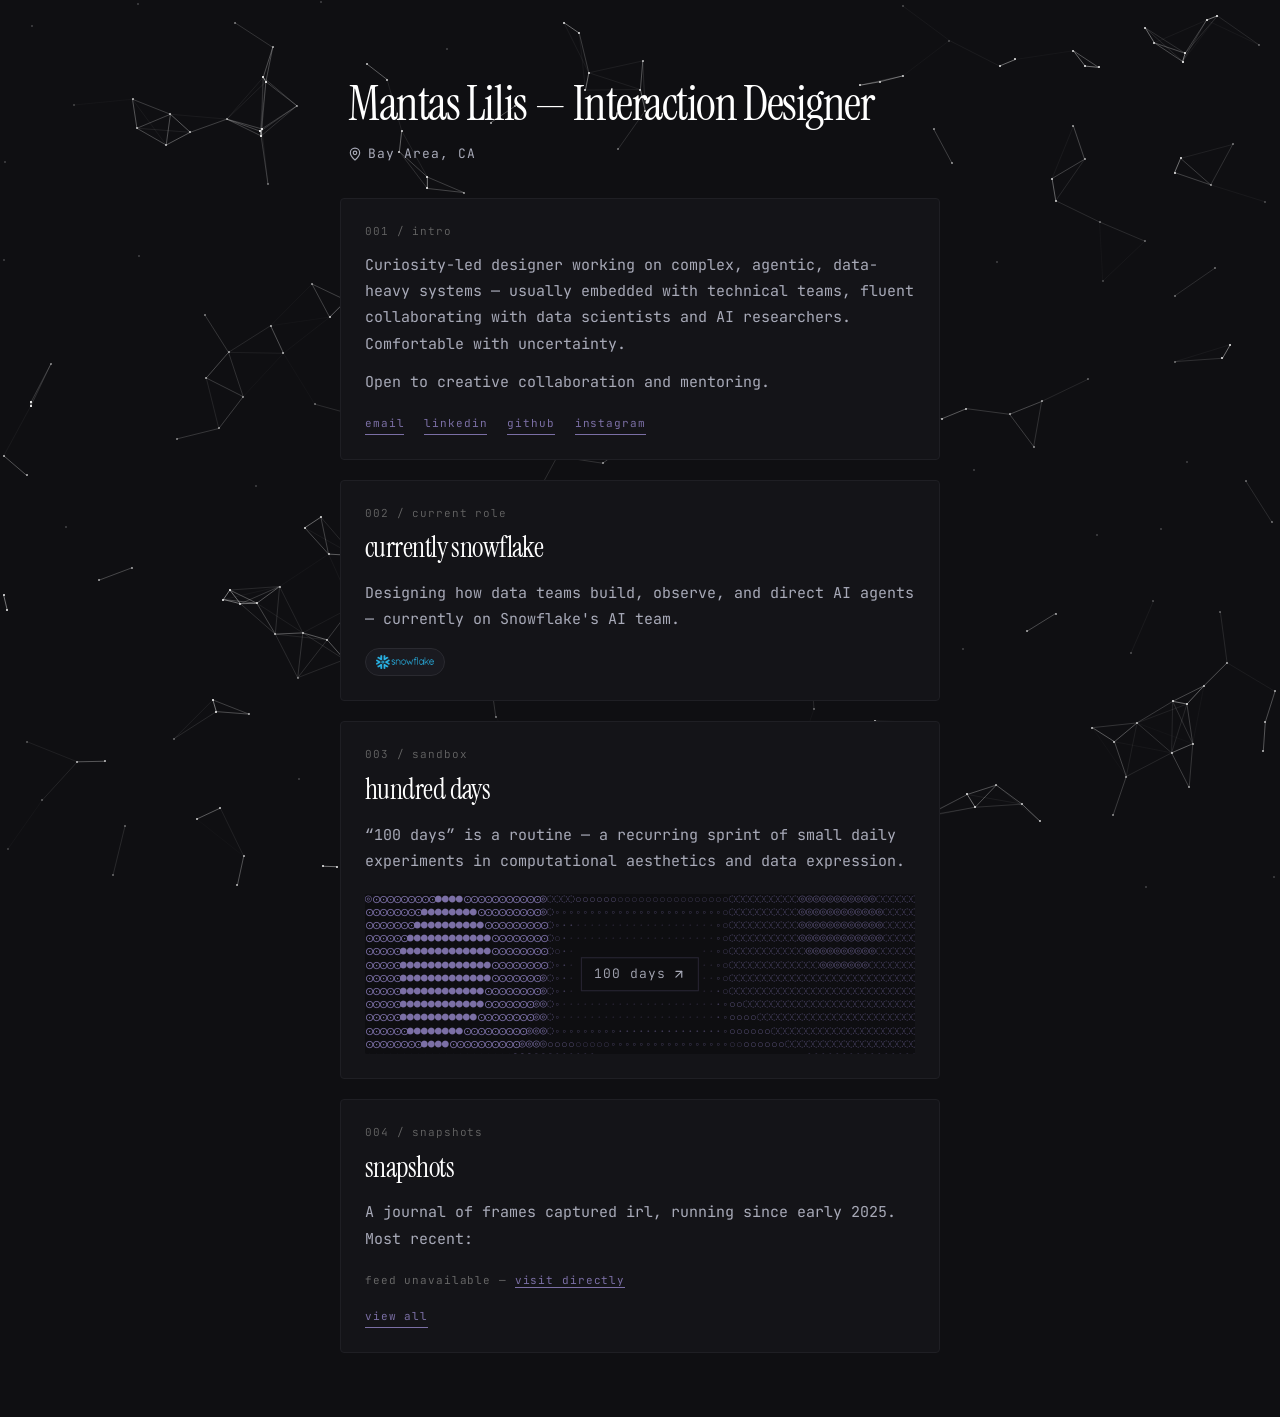
==== index.html @ bdf2c8a5 "Reorganize assets and add README - Move snowflake.png into img/ - Remove career-timeline.md - Add RE" ====
<!doctype html>
<html lang="en">

<head>
  <meta charset="utf-8" />
  <meta name="viewport" content="width=device-width,initial-scale=1,viewport-fit=cover" />
  <title>Mantas Lilis — Interaction Designer</title>
  <link rel="preconnect" href="https://fonts.googleapis.com">
  <link rel="preconnect" href="https://fonts.gstatic.com" crossorigin>
  <link
    href="https://fonts.googleapis.com/css2?family=Instrument+Serif:ital@0;1&family=JetBrains+Mono:wght@300;400;500&display=swap"
    rel="stylesheet">
  <style>
    :root {
      color-scheme: dark;

      --ground-void: #0f0f12;
      --ground-raised: #141418;
      --ground-float: #1a1a20;

      --text-primary: #ffffff;
      --text-default: #f5f5f7;
      --text-secondary: #a8aab8;
      --text-tertiary: #666666;

      --border-subtle: #1f1f24;
      --border-default: #2a2a30;

      --ube-violet: #7b6fa5;
      --ube-lavender: #9d91b0;

      --font-mono: 'JetBrains Mono', 'SF Mono', Monaco, 'Courier New', monospace;
      --font-serif: 'Instrument Serif', Georgia, 'Times New Roman', serif;

      --text-caption: 11px;
      --text-base: 13px;
      --text-body: 15px;
      --text-lead: 20px;

      --leading-base: 1.5;
      --leading-loose: 1.75;
      --tracking-wide: 0.08em;

      --space-2: 8px;
      --space-3: 12px;
      --space-4: 16px;
      --space-5: 20px;
      --space-6: 24px;
      --space-8: 32px;
      --space-10: 40px;
      --space-12: 48px;
      --space-16: 64px;
    }

    * {
      margin: 0;
      padding: 0;
      box-sizing: border-box;
    }

    html,
    body {
      min-height: 100%;
      background: var(--ground-void);
      color: var(--text-default);
      font-family: var(--font-mono);
      font-size: var(--text-base);
      line-height: var(--leading-base);
      -webkit-font-smoothing: antialiased;
    }

    #bg {
      position: fixed;
      inset: 0;
      width: 100vw;
      height: 100vh;
      pointer-events: none;
      image-rendering: pixelated;
    }

    .stack {
      position: relative;
      max-width: 640px;
      margin: 0 auto;
      padding: var(--space-16) var(--space-5);
      display: flex;
      flex-direction: column;
      gap: var(--space-5);
    }

    .card {
      background: var(--ground-raised);
      border: 1px solid var(--border-subtle);
      border-radius: 4px;
      padding: var(--space-6) var(--space-6);
    }

    .card-label {
      font-size: var(--text-caption);
      color: var(--text-tertiary);
      font-weight: 300;
      letter-spacing: var(--tracking-wide);
      text-transform: lowercase;
      margin-bottom: var(--space-3);
    }

    .card-title {
      font-family: var(--font-serif);
      font-size: 28px;
      color: var(--text-primary);
      font-weight: 400;
      letter-spacing: -0.02em;
      line-height: 1.1;
      margin-bottom: var(--space-4);
      text-transform: lowercase;
    }

    .card-body {
      font-size: var(--text-body);
      color: var(--text-secondary);
      line-height: var(--leading-loose);
    }

    .card-body+.card-body {
      margin-top: var(--space-3);
    }

    .masthead {
      padding: var(--space-4) var(--space-2) var(--space-3);
    }

    .masthead-title {
      font-family: var(--font-serif);
      font-size: 48px;
      color: var(--text-primary);
      font-weight: 400;
      letter-spacing: -0.03em;
      line-height: 1;
      margin-bottom: var(--space-4);
    }

    .masthead-location {
      display: inline-flex;
      align-items: center;
      gap: 6px;
      color: var(--text-secondary);
      font-size: var(--text-base);
      letter-spacing: var(--tracking-wide);
    }

    .masthead-location svg {
      width: 14px;
      height: 14px;
      flex-shrink: 0;
    }

    .card-links {
      margin-top: var(--space-5);
      display: flex;
      flex-wrap: wrap;
      gap: var(--space-5);
      font-size: var(--text-caption);
      letter-spacing: var(--tracking-wide);
      text-transform: lowercase;
    }

    .card-links a {
      color: var(--ube-violet);
      text-decoration: none;
      border-bottom: 1px solid var(--ube-violet);
      padding-bottom: 2px;
      transition: color 150ms, border-color 150ms;
    }

    .card-links a:hover {
      color: var(--ube-lavender);
      border-bottom-color: var(--ube-lavender);
    }

    .card-tags {
      margin-top: var(--space-4);
      display: flex;
      flex-wrap: wrap;
      gap: var(--space-2);
    }

    .tag {
      display: inline-flex;
      align-items: center;
      padding: 6px 10px;
      background: var(--ground-float);
      border: 1px solid var(--border-default);
      border-radius: 999px;
      line-height: 0;
    }

    .tag-icon {
      height: 14px;
      width: auto;
      display: block;
    }

    .thumb-strip {
      margin-top: var(--space-5);
      display: grid;
      grid-template-columns: repeat(4, 1fr);
      gap: var(--space-3);
    }

    .thumb {
      display: block;
      text-decoration: none;
      color: inherit;
    }

    .thumb-img,
    .thumb-skeleton {
      width: 100%;
      aspect-ratio: 1 / 1;
      object-fit: cover;
      background: var(--ground-float);
      border-radius: 2px;
      display: block;
    }

    .thumb-img {
      transition: opacity 200ms ease, transform 200ms ease;
    }

    .thumb:hover .thumb-img {
      opacity: 0.78;
      transform: translateY(-1px);
    }

    .thumb-meta {
      margin-top: var(--space-2);
      font-size: 10px;
      color: var(--text-tertiary);
      letter-spacing: var(--tracking-wide);
      text-transform: lowercase;
      line-height: 1.3;
      white-space: nowrap;
      overflow: hidden;
      text-overflow: ellipsis;
    }

    .thumb-fallback {
      grid-column: 1 / -1;
      font-size: var(--text-caption);
      color: var(--text-tertiary);
      letter-spacing: var(--tracking-wide);
      text-transform: lowercase;
    }

    .thumb-fallback a {
      color: var(--ube-violet);
      text-decoration: none;
      border-bottom: 1px solid var(--ube-violet);
    }

    .sandbox-banner {
      margin-top: var(--space-5);
      height: 160px;
      overflow: hidden;
      position: relative;
      border-radius: 2px;
      background: var(--ground-void);
    }

    .sandbox-banner canvas {
      position: absolute;
      inset: 0;
      width: 100%;
      height: 100%;
      display: block;
    }

    .sandbox-banner-label {
      position: absolute;
      top: 50%;
      left: 50%;
      transform: translate(-50%, -50%);
      display: inline-flex;
      align-items: center;
      gap: 6px;
      font-size: var(--text-base);
      font-weight: 300;
      letter-spacing: var(--tracking-wide);
      text-transform: lowercase;
      color: var(--text-secondary);
      background: rgba(15, 15, 18, 0.92);
      padding: 6px 12px;
      border: 1px solid rgba(123, 111, 165, 0.25);
      text-decoration: none;
      white-space: nowrap;
      transition: color 150ms ease, border-color 150ms ease;
    }

    .sandbox-banner-label svg {
      width: 14px;
      height: 14px;
      flex-shrink: 0;
    }

    .sandbox-banner-label:hover {
      color: var(--text-primary);
      border-color: var(--ube-lavender);
    }

    .changelog {
      margin-top: var(--space-5);
      list-style: none;
      display: flex;
      flex-direction: column;
      border-top: 1px solid var(--border-subtle);
    }

    .changelog li {
      border-bottom: 1px solid var(--border-subtle);
    }

    .changelog-row {
      display: flex;
      align-items: baseline;
      gap: var(--space-4);
      padding: var(--space-3) 0;
      text-decoration: none;
      color: var(--text-default);
      font-size: var(--text-base);
      transition: color 150ms ease;
    }

    .changelog-row:hover {
      color: var(--ube-lavender);
    }

    .changelog-num {
      color: var(--text-tertiary);
      font-variant-numeric: tabular-nums;
      width: 3ch;
      flex-shrink: 0;
      letter-spacing: var(--tracking-wide);
    }

    .changelog-name {
      text-transform: lowercase;
      flex: 1;
      overflow: hidden;
      text-overflow: ellipsis;
      white-space: nowrap;
    }

    .changelog-arrow {
      color: var(--text-tertiary);
      opacity: 0;
      transform: translateX(-4px);
      transition: opacity 150ms ease, transform 150ms ease;
    }

    .changelog-row:hover .changelog-arrow {
      opacity: 1;
      transform: translateX(0);
    }

    .changelog-skeleton {
      height: 38px;
      background: var(--ground-float);
      opacity: 0.4;
    }

    .changelog-fallback {
      padding: var(--space-3) 0;
      font-size: var(--text-caption);
      color: var(--text-tertiary);
      letter-spacing: var(--tracking-wide);
      text-transform: lowercase;
    }

    .changelog-fallback a {
      color: var(--ube-violet);
      text-decoration: none;
      border-bottom: 1px solid var(--ube-violet);
    }

    @media (max-width: 480px) {
      .thumb-strip {
        grid-template-columns: repeat(2, 1fr);
      }
    }
  </style>
</head>

<body>
  <canvas id="bg"></canvas>

  <main class="stack">
    <header class="masthead">
      <h1 class="masthead-title">Mantas Lilis — Interaction Designer</h1>
      <div class="masthead-location">
        <svg xmlns="http://www.w3.org/2000/svg" viewBox="0 0 24 24" fill="none" stroke="currentColor" stroke-width="2"
          stroke-linecap="round" stroke-linejoin="round" aria-hidden="true">
          <path
            d="M20 10c0 4.993-5.539 10.193-7.399 11.799a1 1 0 0 1-1.202 0C9.539 20.193 4 14.993 4 10a8 8 0 0 1 16 0" />
          <circle cx="12" cy="10" r="3" />
        </svg>
        <span>Bay Area, CA</span>
      </div>
    </header>

    <article class="card">
      <div class="card-label">001 / intro</div>
      <p class="card-body">
        Curiosity-led designer working on complex, agentic, data-heavy systems &mdash; usually embedded with technical
        teams, fluent collaborating with data scientists and AI researchers. Comfortable with uncertainty.
      </p>
      <p class="card-body">Open to creative collaboration and mentoring.</p>
      <div class="card-links">
        <a href="mailto:mantas.lilis@gmail.com">email</a>
        <a href="https://linkedin.com/in/mantaslilis" rel="me" target="_blank">linkedin</a>
        <a href="https://github.com/mantascc" rel="me" target="_blank">github</a>
        <a href="https://instagram.com/mantascc" rel="me" target="_blank">instagram</a>
      </div>
    </article>

    <article class="card">
      <div class="card-label">002 / current role</div>
      <h2 class="card-title">Currently Snowflake</h2>
      <p class="card-body">Designing how data teams build, observe, and direct AI agents &mdash; currently on
        Snowflake's AI team.</p>
      <div class="card-tags">
        <span class="tag">
          <img class="tag-icon" src="img/snowflake.png" alt="Snowflake" />
        </span>
      </div>
    </article>

    <article class="card">
      <div class="card-label">003 / sandbox</div>
      <h2 class="card-title">Hundred days</h2>
      <p class="card-body">&ldquo;100 days&rdquo; is a routine &mdash; a recurring sprint of small daily experiments in
        computational aesthetics and data expression.</p>
      <div class="sandbox-banner">
        <canvas id="sandbox-field" aria-hidden="true"></canvas>
        <a class="sandbox-banner-label" href="https://mantascc.github.io/100days/" target="_blank" rel="noopener">
          <span>100 days</span>
          <svg xmlns="http://www.w3.org/2000/svg" viewBox="0 0 24 24" fill="none" stroke="currentColor" stroke-width="2"
            stroke-linecap="round" stroke-linejoin="round" aria-hidden="true">
            <path d="M7 7h10v10" />
            <path d="M7 17 17 7" />
          </svg>
        </a>
      </div>
    </article>

    <article class="card">
      <div class="card-label">004 / snapshots</div>
      <h2 class="card-title">snapshots</h2>
      <p class="card-body">A journal of frames captured irl, running since early 2025. Most recent:</p>
      <div class="thumb-strip" id="thumb-strip" aria-label="recent snapshots">
        <div class="thumb-skeleton"></div>
        <div class="thumb-skeleton"></div>
        <div class="thumb-skeleton"></div>
        <div class="thumb-skeleton"></div>
      </div>
      <div class="card-links">
        <a href="https://mantascc.github.io/snapshots/" target="_blank" rel="noopener">view all</a>
      </div>
    </article>
  </main>

  <script>
    (function startSandboxField() {
      const canvas = document.getElementById('sandbox-field');
      if (!canvas) return;

      const GLYPHS = [' ', '·', '∙', '∘', '○', '◌', '◎', '⊙', '●'];
      const N = GLYPHS.length - 1;
      const COLOR = '#7b6fa5';
      const fn = (x, y, t) =>
        (Math.sin(x * 0.1 + t) + Math.cos(y * 0.12 - t * 0.7) + Math.sin((x + y) * 0.05 + t * 0.5) + 3) / 6;

      class Field {
        constructor(cv) {
          this.cv = cv;
          this.ctx = cv.getContext('2d');
          this.frame = 0;
          this.lastT = 0;
          this.fps = 1000 / 20;
          this.fontSize = 11;
          this._box = null;
          this.resize();

          const r = parseInt(COLOR.slice(1, 3), 16);
          const g = parseInt(COLOR.slice(3, 5), 16);
          const b = parseInt(COLOR.slice(5, 7), 16);
          this.rgb = `${r},${g},${b}`;

          window.addEventListener('resize', () => {
            this.resize();
            this._measureBox();
          });
        }

        resize() {
          const parent = this.cv.parentElement;
          this.cv.width = parent.clientWidth;
          this.cv.height = parent.clientHeight;
          this.ctx.font = `300 ${this.fontSize}px "JetBrains Mono", monospace`;
          this.charW = this.ctx.measureText('·').width;
          this.charH = this.fontSize * 1.2;
          this.cols = Math.ceil(this.cv.width / this.charW) + 1;
          this.rows = Math.ceil(this.cv.height / this.charH) + 1;
          this._vals = new Float32Array(this.cols * this.rows);
          this._evals = new Float32Array(this.cols * this.rows);
        }

        _measureBox() {
          const label = this.cv.parentElement.querySelector('.sandbox-banner-label');
          if (!label) { this._box = null; return; }
          const cv = this.cv.getBoundingClientRect();
          const lb = label.getBoundingClientRect();
          this._box = {
            c0: Math.floor((lb.left - cv.left) / this.charW),
            c1: Math.ceil((lb.right - cv.left) / this.charW),
            r0: Math.floor((lb.top - cv.top) / this.charH),
            r1: Math.ceil((lb.bottom - cv.top) / this.charH),
          };
        }

        start() {
          requestAnimationFrame(() => {
            this._measureBox();
            const tick = (t) => {
              if (t - this.lastT > this.fps) {
                this.render();
                this.lastT = t;
                this.frame++;
              }
              requestAnimationFrame(tick);
            };
            requestAnimationFrame(tick);
          });
        }

        render() {
          const ctx = this.ctx;
          const t = this.frame * 0.025;
          const vals = this._vals;
          const evals = this._evals;
          const box = this._box;

          ctx.fillStyle = 'rgba(15,15,18,0.18)';
          ctx.fillRect(0, 0, this.cv.width, this.cv.height);

          ctx.font = `300 ${this.fontSize}px "JetBrains Mono", monospace`;
          ctx.textBaseline = 'top';

          for (let row = 0; row < this.rows; row++) {
            for (let col = 0; col < this.cols; col++) {
              vals[row * this.cols + col] = Math.max(0, Math.min(1, fn(col, row, t)));
            }
          }

          for (let row = 0; row < this.rows; row++) {
            for (let col = 0; col < this.cols; col++) {
              const idx = row * this.cols + col;
              if (box && row >= box.r0 && row < box.r1 && col >= box.c0 && col < box.c1) {
                evals[idx] = -1; continue;
              }
              if (box) {
                const dx = col < box.c0 ? box.c0 - col : col >= box.c1 ? col - box.c1 + 1 : 0;
                const dy = row < box.r0 ? box.r0 - row : row >= box.r1 ? row - box.r1 + 1 : 0;
                const dist = Math.max(dx, dy);
                if (dist > 0 && dist <= 5) {
                  evals[idx] = Math.max(0, 1 - (dist - 1) / 4);
                  continue;
                }
              }
              evals[idx] = 0;
            }
          }

          const ALPHAS = [0.2, 0.45, 0.7, 1.0];
          ctx.fillStyle = `rgb(${this.rgb})`;
          for (let p = 0; p < 4; p++) {
            const vMin = p * 0.25;
            const vMax = vMin + 0.25;
            ctx.globalAlpha = ALPHAS[p];
            for (let row = 0; row < this.rows; row++) {
              for (let col = 0; col < this.cols; col++) {
                const idx = row * this.cols + col;
                const prox = evals[idx];
                if (prox < 0) continue;
                const v = vals[idx];
                const dv = v * (1 - prox * 0.88);
                if (dv < vMin || dv >= vMax) continue;
                const glyph = GLYPHS[Math.round(dv * N)];
                if (glyph === ' ') continue;
                ctx.fillText(glyph, col * this.charW, row * this.charH);
              }
            }
          }
          ctx.globalAlpha = 1;
        }
      }

      const init = () => requestAnimationFrame(() => new Field(canvas).start());
      if (document.fonts && document.fonts.ready) {
        document.fonts.ready.then(init);
      } else {
        init();
      }
    })();

    (async function loadSnapshots() {
      const strip = document.getElementById('thumb-strip');
      const COUNT = 4;
      const SRC = 'https://raw.githubusercontent.com/mantascc/snapshots/main/images.json';
      const IMG_BASE = 'https://raw.githubusercontent.com/mantascc/snapshots/main/images/';
      const SITE = 'https://mantascc.github.io/snapshots/';

      const parseEntry = (item) => {
        const raw = (item.date || '').toString().trim();
        let d = null, hasMonth = false;
        if (/^\d{4}-\d{2}-\d{2}$/.test(raw)) {
          d = new Date(raw + 'T00:00:00Z'); hasMonth = true;
        } else if (/^\d{4}-\d{2}$/.test(raw)) {
          d = new Date(raw + '-01T00:00:00Z'); hasMonth = true;
        } else if (/^\d{4}$/.test(raw)) {
          d = new Date(raw + '-12-31T00:00:00Z'); hasMonth = false;
        }
        return { ...item, _d: d, _hasMonth: hasMonth };
      };

      const renderThumb = (item) => {
        let dateStr = '';
        if (item._d) {
          const month = item._hasMonth
            ? item._d.toLocaleString('en', { month: 'short' }).toLowerCase()
            : '';
          const year = "'" + String(item._d.getUTCFullYear()).slice(2);
          dateStr = month ? `${month} ${year}` : year;
        }
        const locRaw = (item.originalLocation || item.title || '').toString();
        const loc = locRaw.split(',')[0].trim().toLowerCase();
        const caption = [dateStr, loc].filter(Boolean).join(' · ');
        const safeFile = encodeURIComponent(item.file).replace(/%2F/g, '/');
        const alt = (item.title || item.originalLocation || 'snapshot').replace(/"/g, '&quot;');
        return `
          <a class="thumb" href="${SITE}" target="_blank" rel="noopener">
            <img class="thumb-img" src="${IMG_BASE}${safeFile}" alt="${alt}" loading="lazy" decoding="async" />
            <div class="thumb-meta">${caption}</div>
          </a>
        `;
      };

      try {
        const res = await fetch(SRC);
        if (!res.ok) throw new Error(res.statusText);
        const data = await res.json();
        const recent = data.slice(-COUNT).reverse().map(parseEntry);

        if (!recent.length) throw new Error('no entries');
        strip.innerHTML = recent.map(renderThumb).join('');
      } catch (err) {
        strip.innerHTML = `<div class="thumb-fallback">feed unavailable — <a href="${SITE}" target="_blank" rel="noopener">visit directly</a></div>`;
      }
    })();
  </script>

  <script src="background.js"></script>
</body>

</html>
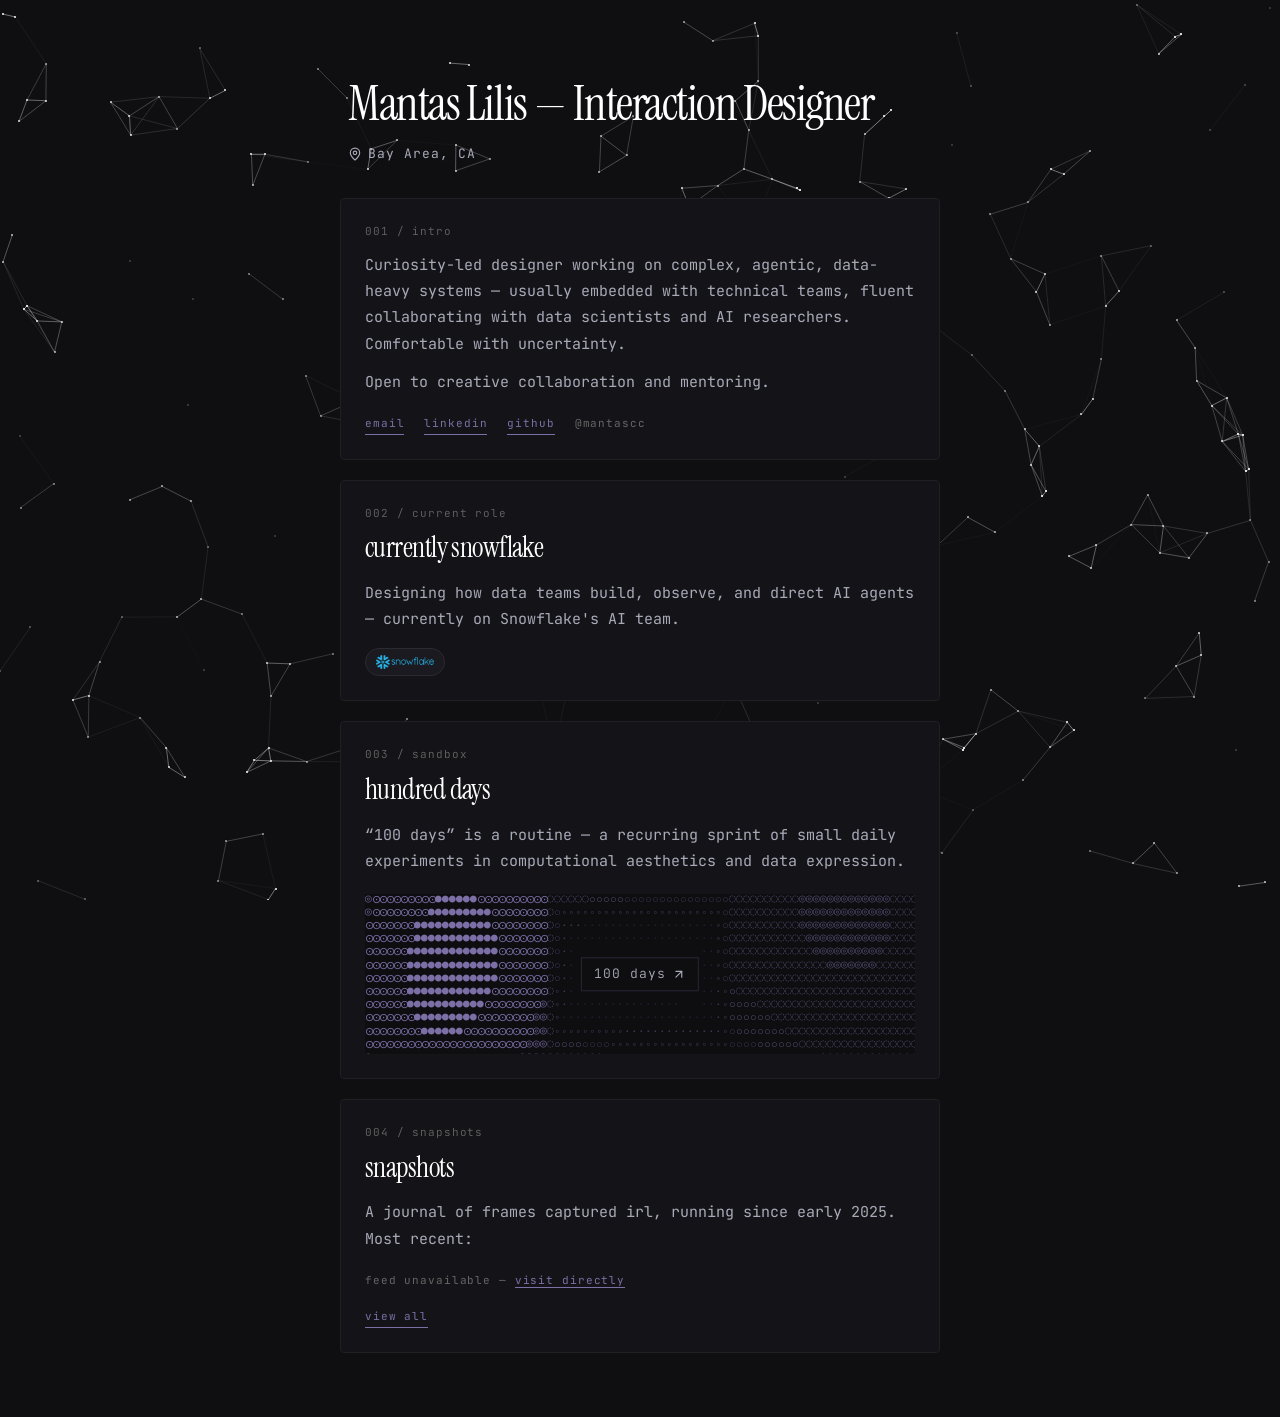
==== commit 2f493b28: "Replace Instagram link with non-clickable @mantascc handle Co-Authored-By: Claude Opus 4.7 <noreply@" ====
--- a/index.html
+++ b/index.html
@@ -175,6 +175,10 @@
     .card-links a:hover {
       color: var(--ube-lavender);
       border-bottom-color: var(--ube-lavender);
+    }
+
+    .card-links-handle {
+      color: var(--text-tertiary);
     }
 
     .card-tags {
@@ -418,7 +422,7 @@
         <a href="mailto:mantas.lilis@gmail.com">email</a>
         <a href="https://linkedin.com/in/mantaslilis" rel="me" target="_blank">linkedin</a>
         <a href="https://github.com/mantascc" rel="me" target="_blank">github</a>
-        <a href="https://instagram.com/mantascc" rel="me" target="_blank">instagram</a>
+        <span class="card-links-handle">@mantascc</span>
       </div>
     </article>
 
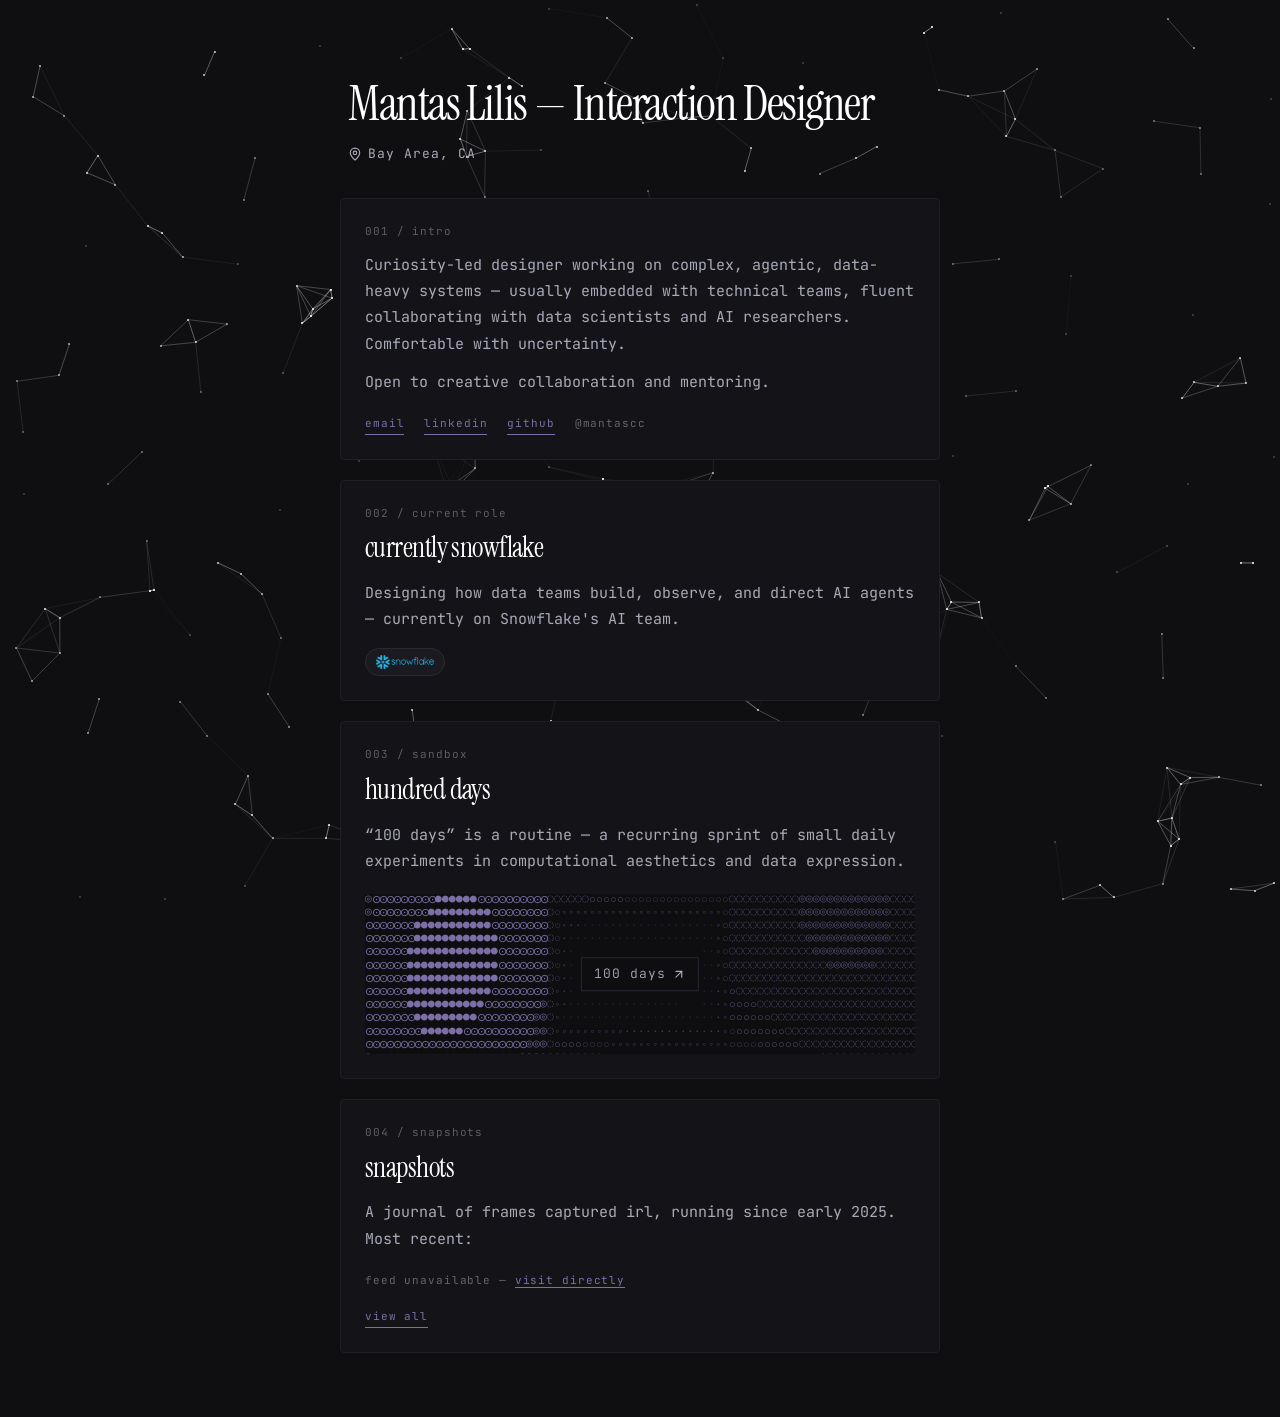
==== commit 2921d904: "Fix thumb strip column blowout from intrinsic image size repeat(4, 1fr) expands to minmax(auto, 1fr)" ====
--- a/index.html
+++ b/index.html
@@ -207,7 +207,7 @@
     .thumb-strip {
       margin-top: var(--space-5);
       display: grid;
-      grid-template-columns: repeat(4, 1fr);
+      grid-template-columns: repeat(4, minmax(0, 1fr));
       gap: var(--space-3);
     }
 
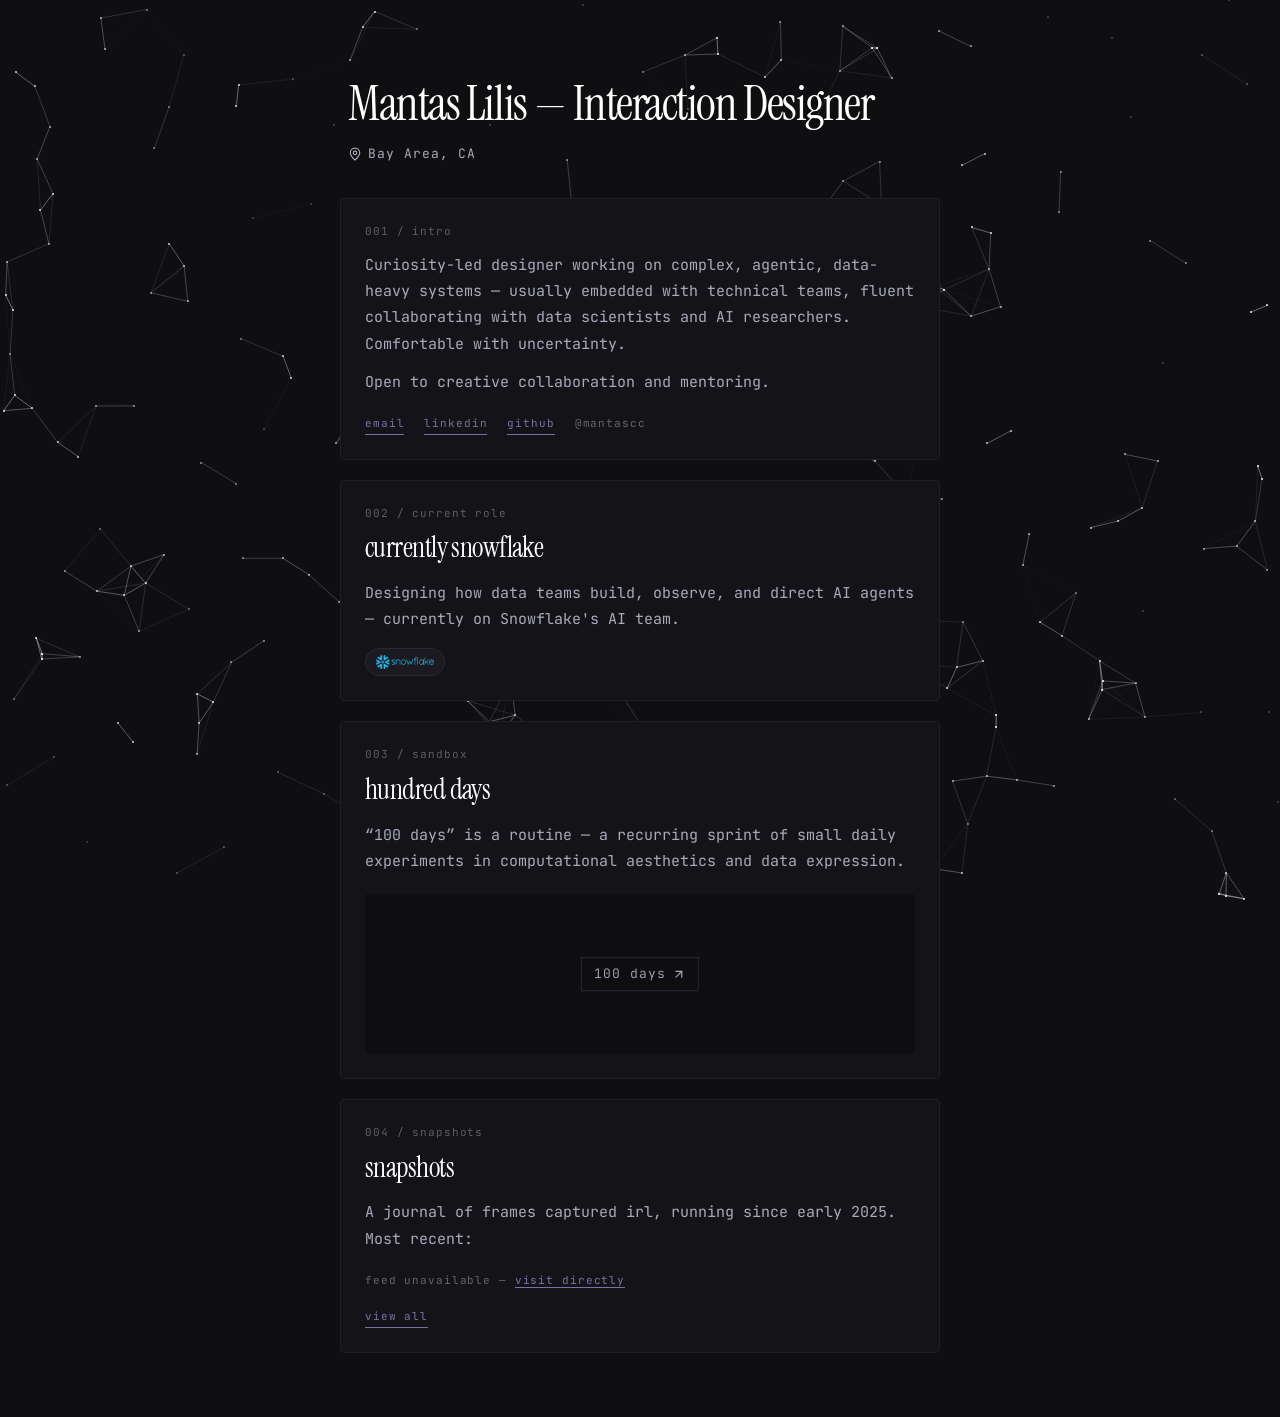
==== commit bfd02a03: "Apply minmax(0, 1fr) to mobile thumb strip too Same intrinsic-image blowout was happening at <=480px" ====
--- a/index.html
+++ b/index.html
@@ -388,7 +388,7 @@
 
     @media (max-width: 480px) {
       .thumb-strip {
-        grid-template-columns: repeat(2, 1fr);
+        grid-template-columns: repeat(2, minmax(0, 1fr));
       }
     }
   </style>
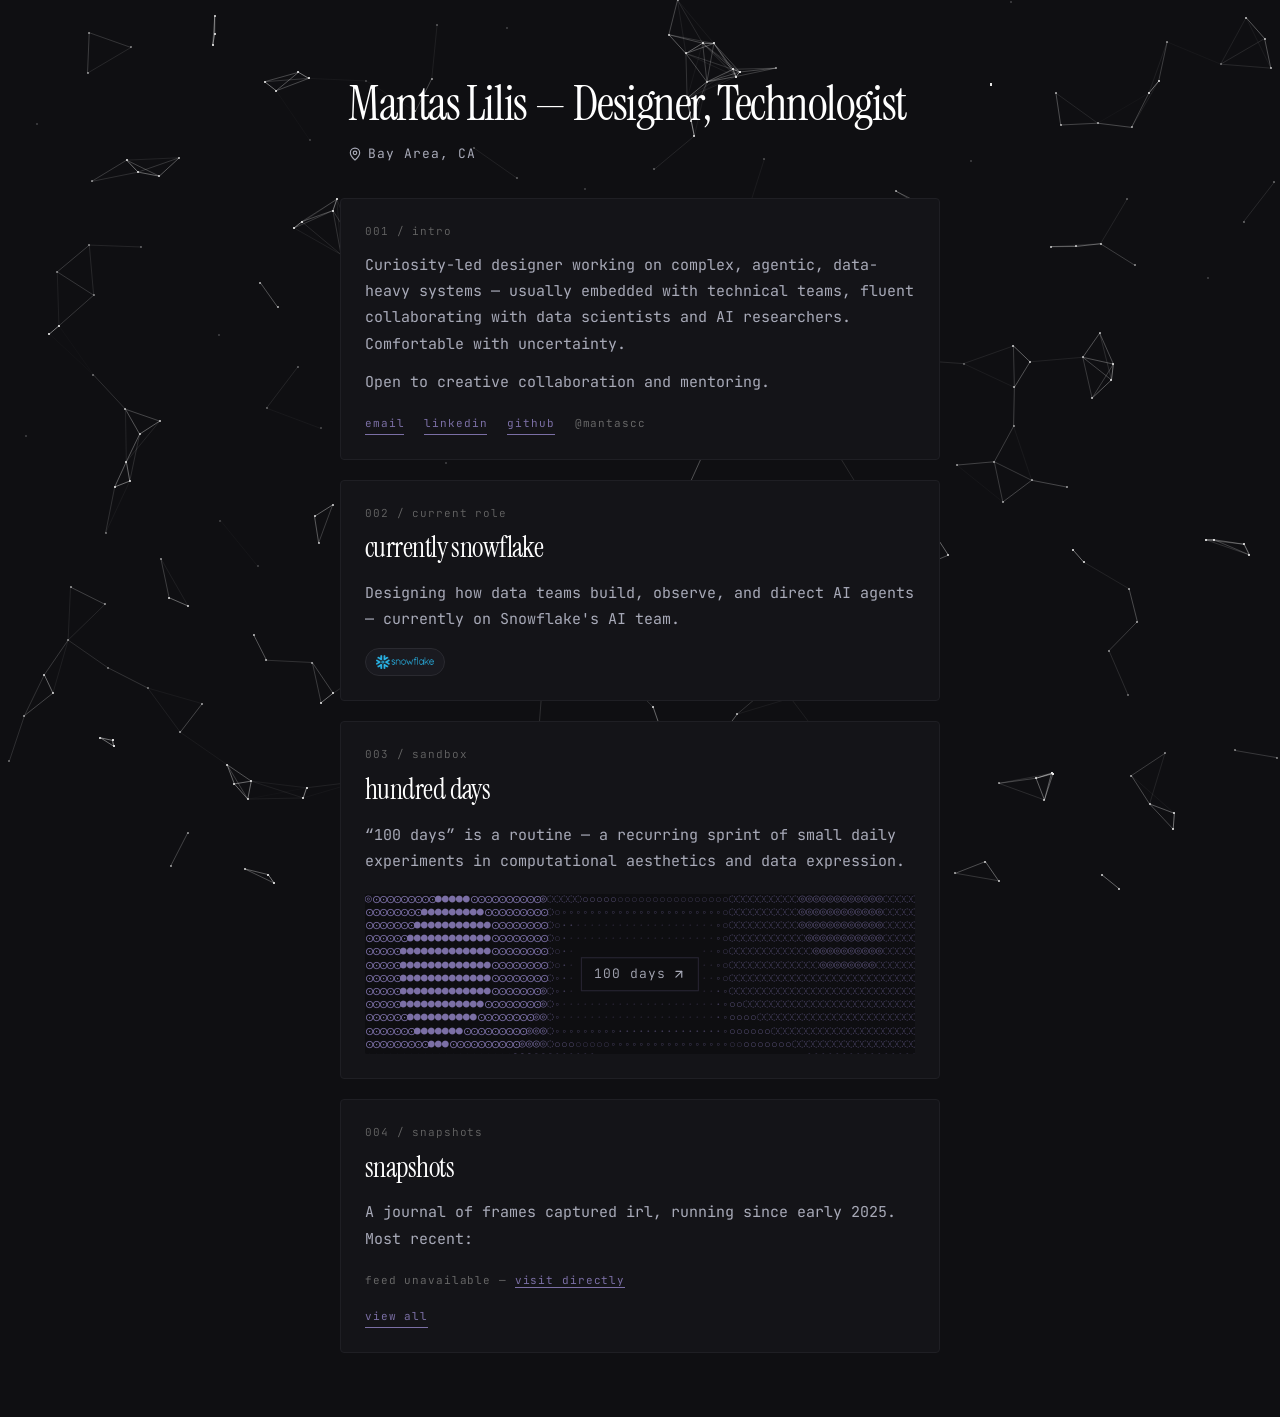
==== commit 3f1d5b15: "Update role title to Designer, Technologist" ====
--- a/index.html
+++ b/index.html
@@ -4,7 +4,7 @@
 <head>
   <meta charset="utf-8" />
   <meta name="viewport" content="width=device-width,initial-scale=1,viewport-fit=cover" />
-  <title>Mantas Lilis — Interaction Designer</title>
+  <title>Mantas Lilis — Designer, Technologist</title>
   <link rel="preconnect" href="https://fonts.googleapis.com">
   <link rel="preconnect" href="https://fonts.gstatic.com" crossorigin>
   <link
@@ -399,7 +399,7 @@
 
   <main class="stack">
     <header class="masthead">
-      <h1 class="masthead-title">Mantas Lilis — Interaction Designer</h1>
+      <h1 class="masthead-title">Mantas Lilis — Designer, Technologist</h1>
       <div class="masthead-location">
         <svg xmlns="http://www.w3.org/2000/svg" viewBox="0 0 24 24" fill="none" stroke="currentColor" stroke-width="2"
           stroke-linecap="round" stroke-linejoin="round" aria-hidden="true">
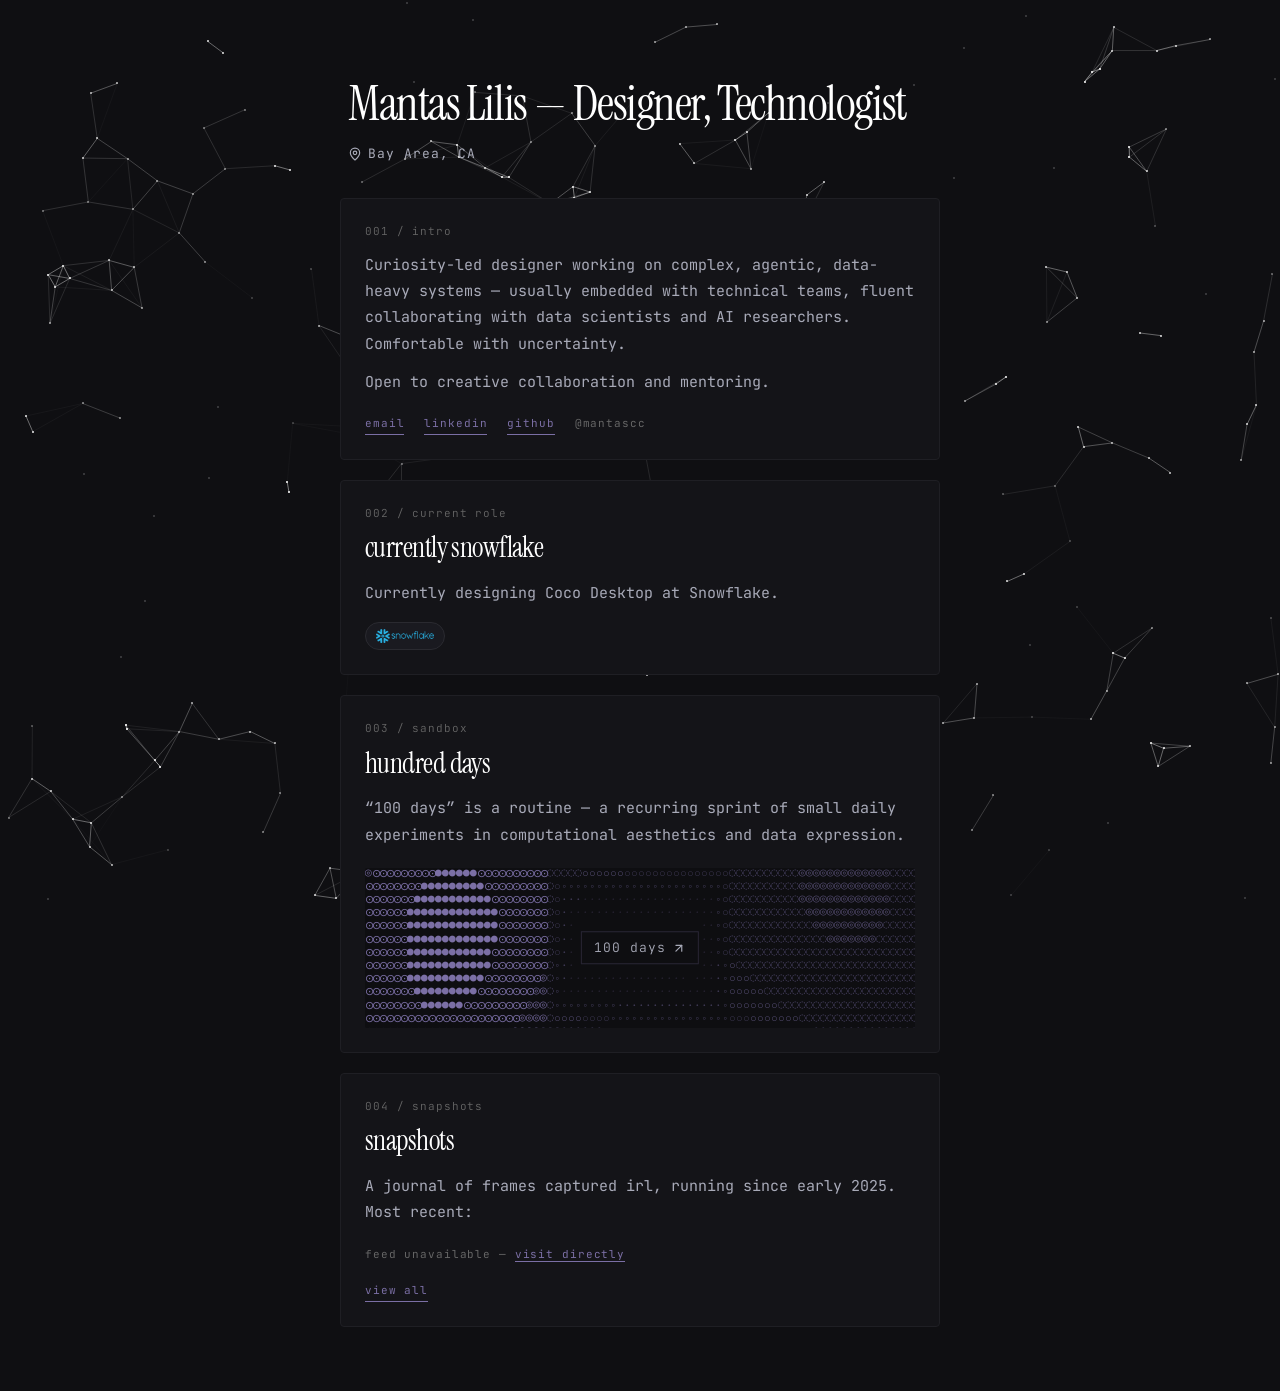
==== commit 05f57a2c: "Update current role to Coco Desktop" ====
--- a/index.html
+++ b/index.html
@@ -429,8 +429,7 @@
     <article class="card">
       <div class="card-label">002 / current role</div>
       <h2 class="card-title">Currently Snowflake</h2>
-      <p class="card-body">Designing how data teams build, observe, and direct AI agents &mdash; currently on
-        Snowflake's AI team.</p>
+      <p class="card-body">Currently designing Coco Desktop at Snowflake.</p>
       <div class="card-tags">
         <span class="tag">
           <img class="tag-icon" src="img/snowflake.png" alt="Snowflake" />
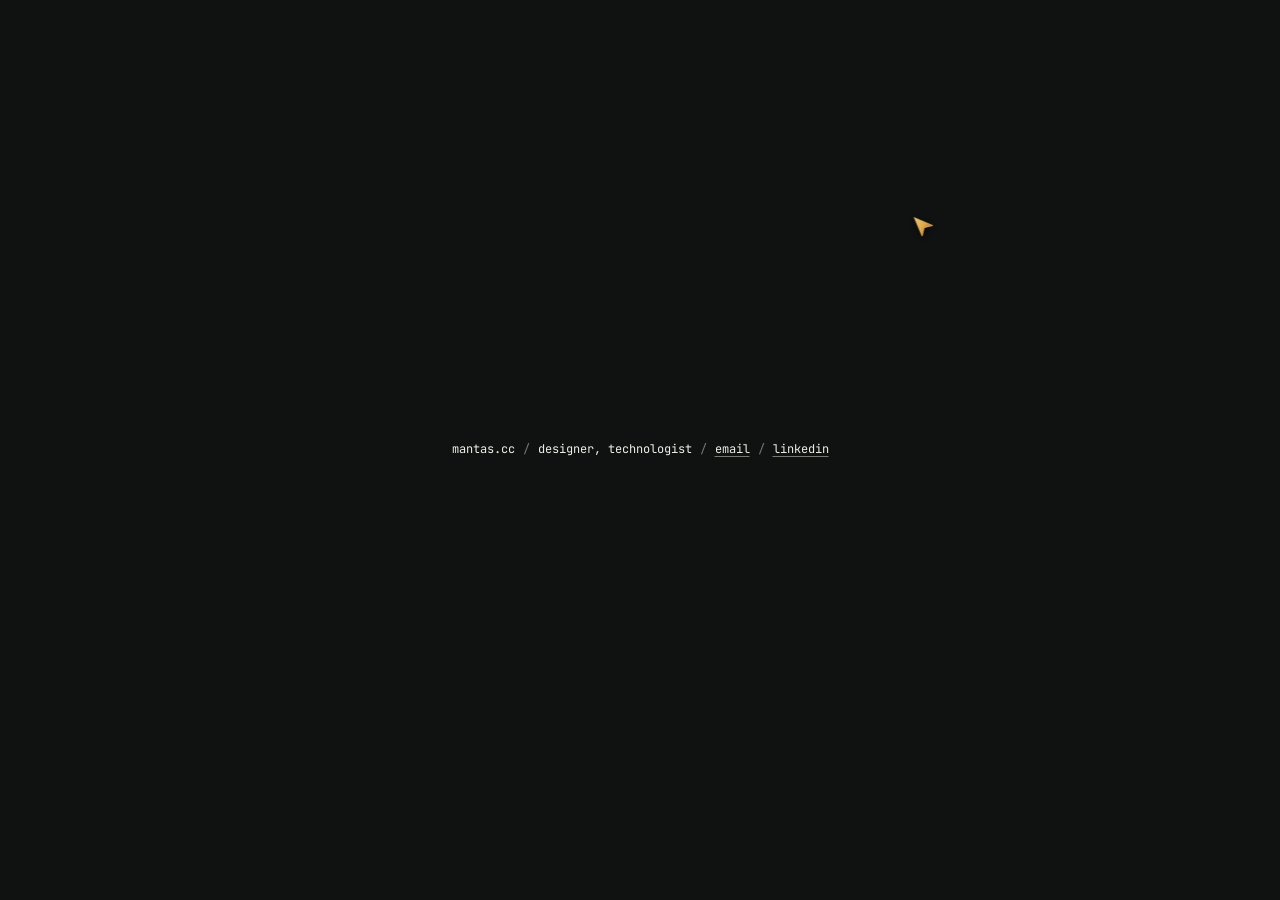
==== commit c1a4f209: "Replace homepage with minimal contact page and wandering cursor" ====
--- a/index.html
+++ b/index.html
@@ -1,677 +1,50 @@
 <!doctype html>
 <html lang="en">
-
 <head>
-  <meta charset="utf-8" />
-  <meta name="viewport" content="width=device-width,initial-scale=1,viewport-fit=cover" />
-  <title>Mantas Lilis — Designer, Technologist</title>
+  <meta charset="utf-8">
+  <meta name="viewport" content="width=device-width, initial-scale=1">
+  <meta name="description" content="Mantas — designer, technologist.">
+  <title>mantas.cc</title>
   <link rel="preconnect" href="https://fonts.googleapis.com">
   <link rel="preconnect" href="https://fonts.gstatic.com" crossorigin>
-  <link
-    href="https://fonts.googleapis.com/css2?family=Instrument+Serif:ital@0;1&family=JetBrains+Mono:wght@300;400;500&display=swap"
-    rel="stylesheet">
+  <link href="https://fonts.googleapis.com/css2?family=JetBrains+Mono:wght@400&display=swap" rel="stylesheet">
   <style>
-    :root {
-      color-scheme: dark;
-
-      --ground-void: #0f0f12;
-      --ground-raised: #141418;
-      --ground-float: #1a1a20;
-
-      --text-primary: #ffffff;
-      --text-default: #f5f5f7;
-      --text-secondary: #a8aab8;
-      --text-tertiary: #666666;
-
-      --border-subtle: #1f1f24;
-      --border-default: #2a2a30;
-
-      --ube-violet: #7b6fa5;
-      --ube-lavender: #9d91b0;
-
-      --font-mono: 'JetBrains Mono', 'SF Mono', Monaco, 'Courier New', monospace;
-      --font-serif: 'Instrument Serif', Georgia, 'Times New Roman', serif;
-
-      --text-caption: 11px;
-      --text-base: 13px;
-      --text-body: 15px;
-      --text-lead: 20px;
-
-      --leading-base: 1.5;
-      --leading-loose: 1.75;
-      --tracking-wide: 0.08em;
-
-      --space-2: 8px;
-      --space-3: 12px;
-      --space-4: 16px;
-      --space-5: 20px;
-      --space-6: 24px;
-      --space-8: 32px;
-      --space-10: 40px;
-      --space-12: 48px;
-      --space-16: 64px;
+    :root { --accent: #ffc252; color-scheme: dark; font-family: 'JetBrains Mono', monospace; background: #101211; color: #eeeee8; }
+    * { box-sizing: border-box; }
+    body { margin: 0; min-height: 100vh; min-height: 100svh; display: grid; place-items: center; padding: 24px; }
+    main { display: flex; flex-wrap: wrap; align-items: baseline; justify-content: center; gap: 8px; font-size: 12px; font-weight: 400; line-height: 1.8; text-align: center; }
+    .item { white-space: nowrap; }
+    .separator { color: #737b70; }
+    a { color: inherit; text-decoration: underline; text-underline-offset: 3px; text-decoration-color: #737b70; }
+    a:hover { color: var(--accent); text-decoration-color: currentColor; }
+    a:focus-visible { outline: 1px solid currentColor; outline-offset: 5px; }
+    @media (max-width: 560px) {
+      main { display: grid; grid-template-columns: auto auto auto; gap: 6px 8px; align-items: center; }
+      main > :nth-child(1), main > :nth-child(3) { grid-column: 1 / -1; }
+      main > :nth-child(2), main > :nth-child(4) { display: none; }
+      main a { display: inline-flex; align-items: center; justify-content: center; min-height: 44px; padding: 8px 4px; }
     }
-
-    * {
-      margin: 0;
-      padding: 0;
-      box-sizing: border-box;
-    }
-
-    html,
-    body {
-      min-height: 100%;
-      background: var(--ground-void);
-      color: var(--text-default);
-      font-family: var(--font-mono);
-      font-size: var(--text-base);
-      line-height: var(--leading-base);
-      -webkit-font-smoothing: antialiased;
-    }
-
-    #bg {
-      position: fixed;
-      inset: 0;
-      width: 100vw;
-      height: 100vh;
-      pointer-events: none;
-      image-rendering: pixelated;
-    }
-
-    .stack {
-      position: relative;
-      max-width: 640px;
-      margin: 0 auto;
-      padding: var(--space-16) var(--space-5);
-      display: flex;
-      flex-direction: column;
-      gap: var(--space-5);
-    }
-
-    .card {
-      background: var(--ground-raised);
-      border: 1px solid var(--border-subtle);
-      border-radius: 4px;
-      padding: var(--space-6) var(--space-6);
-    }
-
-    .card-label {
-      font-size: var(--text-caption);
-      color: var(--text-tertiary);
-      font-weight: 300;
-      letter-spacing: var(--tracking-wide);
-      text-transform: lowercase;
-      margin-bottom: var(--space-3);
-    }
-
-    .card-title {
-      font-family: var(--font-serif);
-      font-size: 28px;
-      color: var(--text-primary);
-      font-weight: 400;
-      letter-spacing: -0.02em;
-      line-height: 1.1;
-      margin-bottom: var(--space-4);
-      text-transform: lowercase;
-    }
-
-    .card-body {
-      font-size: var(--text-body);
-      color: var(--text-secondary);
-      line-height: var(--leading-loose);
-    }
-
-    .card-body+.card-body {
-      margin-top: var(--space-3);
-    }
-
-    .masthead {
-      padding: var(--space-4) var(--space-2) var(--space-3);
-    }
-
-    .masthead-title {
-      font-family: var(--font-serif);
-      font-size: 48px;
-      color: var(--text-primary);
-      font-weight: 400;
-      letter-spacing: -0.03em;
-      line-height: 1;
-      margin-bottom: var(--space-4);
-    }
-
-    .masthead-location {
-      display: inline-flex;
-      align-items: center;
-      gap: 6px;
-      color: var(--text-secondary);
-      font-size: var(--text-base);
-      letter-spacing: var(--tracking-wide);
-    }
-
-    .masthead-location svg {
-      width: 14px;
-      height: 14px;
-      flex-shrink: 0;
-    }
-
-    .card-links {
-      margin-top: var(--space-5);
-      display: flex;
-      flex-wrap: wrap;
-      gap: var(--space-5);
-      font-size: var(--text-caption);
-      letter-spacing: var(--tracking-wide);
-      text-transform: lowercase;
-    }
-
-    .card-links a {
-      color: var(--ube-violet);
-      text-decoration: none;
-      border-bottom: 1px solid var(--ube-violet);
-      padding-bottom: 2px;
-      transition: color 150ms, border-color 150ms;
-    }
-
-    .card-links a:hover {
-      color: var(--ube-lavender);
-      border-bottom-color: var(--ube-lavender);
-    }
-
-    .card-links-handle {
-      color: var(--text-tertiary);
-    }
-
-    .card-tags {
-      margin-top: var(--space-4);
-      display: flex;
-      flex-wrap: wrap;
-      gap: var(--space-2);
-    }
-
-    .tag {
-      display: inline-flex;
-      align-items: center;
-      padding: 6px 10px;
-      background: var(--ground-float);
-      border: 1px solid var(--border-default);
-      border-radius: 999px;
-      line-height: 0;
-    }
-
-    .tag-icon {
-      height: 14px;
-      width: auto;
-      display: block;
-    }
-
-    .thumb-strip {
-      margin-top: var(--space-5);
-      display: grid;
-      grid-template-columns: repeat(4, minmax(0, 1fr));
-      gap: var(--space-3);
-    }
-
-    .thumb {
-      display: block;
-      text-decoration: none;
-      color: inherit;
-    }
-
-    .thumb-img,
-    .thumb-skeleton {
-      width: 100%;
-      aspect-ratio: 1 / 1;
-      object-fit: cover;
-      background: var(--ground-float);
-      border-radius: 2px;
-      display: block;
-    }
-
-    .thumb-img {
-      transition: opacity 200ms ease, transform 200ms ease;
-    }
-
-    .thumb:hover .thumb-img {
-      opacity: 0.78;
-      transform: translateY(-1px);
-    }
-
-    .thumb-meta {
-      margin-top: var(--space-2);
-      font-size: 10px;
-      color: var(--text-tertiary);
-      letter-spacing: var(--tracking-wide);
-      text-transform: lowercase;
-      line-height: 1.3;
-      white-space: nowrap;
-      overflow: hidden;
-      text-overflow: ellipsis;
-    }
-
-    .thumb-fallback {
-      grid-column: 1 / -1;
-      font-size: var(--text-caption);
-      color: var(--text-tertiary);
-      letter-spacing: var(--tracking-wide);
-      text-transform: lowercase;
-    }
-
-    .thumb-fallback a {
-      color: var(--ube-violet);
-      text-decoration: none;
-      border-bottom: 1px solid var(--ube-violet);
-    }
-
-    .sandbox-banner {
-      margin-top: var(--space-5);
-      height: 160px;
-      overflow: hidden;
-      position: relative;
-      border-radius: 2px;
-      background: var(--ground-void);
-    }
-
-    .sandbox-banner canvas {
-      position: absolute;
-      inset: 0;
-      width: 100%;
-      height: 100%;
-      display: block;
-    }
-
-    .sandbox-banner-label {
-      position: absolute;
-      top: 50%;
-      left: 50%;
-      transform: translate(-50%, -50%);
-      display: inline-flex;
-      align-items: center;
-      gap: 6px;
-      font-size: var(--text-base);
-      font-weight: 300;
-      letter-spacing: var(--tracking-wide);
-      text-transform: lowercase;
-      color: var(--text-secondary);
-      background: rgba(15, 15, 18, 0.92);
-      padding: 6px 12px;
-      border: 1px solid rgba(123, 111, 165, 0.25);
-      text-decoration: none;
-      white-space: nowrap;
-      transition: color 150ms ease, border-color 150ms ease;
-    }
-
-    .sandbox-banner-label svg {
-      width: 14px;
-      height: 14px;
-      flex-shrink: 0;
-    }
-
-    .sandbox-banner-label:hover {
-      color: var(--text-primary);
-      border-color: var(--ube-lavender);
-    }
-
-    .changelog {
-      margin-top: var(--space-5);
-      list-style: none;
-      display: flex;
-      flex-direction: column;
-      border-top: 1px solid var(--border-subtle);
-    }
-
-    .changelog li {
-      border-bottom: 1px solid var(--border-subtle);
-    }
-
-    .changelog-row {
-      display: flex;
-      align-items: baseline;
-      gap: var(--space-4);
-      padding: var(--space-3) 0;
-      text-decoration: none;
-      color: var(--text-default);
-      font-size: var(--text-base);
-      transition: color 150ms ease;
-    }
-
-    .changelog-row:hover {
-      color: var(--ube-lavender);
-    }
-
-    .changelog-num {
-      color: var(--text-tertiary);
-      font-variant-numeric: tabular-nums;
-      width: 3ch;
-      flex-shrink: 0;
-      letter-spacing: var(--tracking-wide);
-    }
-
-    .changelog-name {
-      text-transform: lowercase;
-      flex: 1;
-      overflow: hidden;
-      text-overflow: ellipsis;
-      white-space: nowrap;
-    }
-
-    .changelog-arrow {
-      color: var(--text-tertiary);
-      opacity: 0;
-      transform: translateX(-4px);
-      transition: opacity 150ms ease, transform 150ms ease;
-    }
-
-    .changelog-row:hover .changelog-arrow {
-      opacity: 1;
-      transform: translateX(0);
-    }
-
-    .changelog-skeleton {
-      height: 38px;
-      background: var(--ground-float);
-      opacity: 0.4;
-    }
-
-    .changelog-fallback {
-      padding: var(--space-3) 0;
-      font-size: var(--text-caption);
-      color: var(--text-tertiary);
-      letter-spacing: var(--tracking-wide);
-      text-transform: lowercase;
-    }
-
-    .changelog-fallback a {
-      color: var(--ube-violet);
-      text-decoration: none;
-      border-bottom: 1px solid var(--ube-violet);
-    }
-
-    @media (max-width: 480px) {
-      .thumb-strip {
-        grid-template-columns: repeat(2, minmax(0, 1fr));
-      }
-    }
+    .wanderer { position: fixed; top: 0; left: 0; width: 24px; height: 24px; pointer-events: none; opacity: 0; will-change: transform; filter: drop-shadow(0 2px 3px #000a); }
+    .wanderer svg { display: block; width: 100%; height: 100%; transform: rotate(-135deg); }
+    @media (prefers-reduced-motion: reduce) { .wanderer { display: none; } }
   </style>
 </head>
-
 <body>
-  <canvas id="bg"></canvas>
-
-  <main class="stack">
-    <header class="masthead">
-      <h1 class="masthead-title">Mantas Lilis — Designer, Technologist</h1>
-      <div class="masthead-location">
-        <svg xmlns="http://www.w3.org/2000/svg" viewBox="0 0 24 24" fill="none" stroke="currentColor" stroke-width="2"
-          stroke-linecap="round" stroke-linejoin="round" aria-hidden="true">
-          <path
-            d="M20 10c0 4.993-5.539 10.193-7.399 11.799a1 1 0 0 1-1.202 0C9.539 20.193 4 14.993 4 10a8 8 0 0 1 16 0" />
-          <circle cx="12" cy="10" r="3" />
-        </svg>
-        <span>Bay Area, CA</span>
-      </div>
-    </header>
-
-    <article class="card">
-      <div class="card-label">001 / intro</div>
-      <p class="card-body">
-        Curiosity-led designer working on complex, agentic, data-heavy systems &mdash; usually embedded with technical
-        teams, fluent collaborating with data scientists and AI researchers. Comfortable with uncertainty.
-      </p>
-      <p class="card-body">Open to creative collaboration and mentoring.</p>
-      <div class="card-links">
-        <a href="mailto:mantas.lilis@gmail.com">email</a>
-        <a href="https://linkedin.com/in/mantaslilis" rel="me" target="_blank">linkedin</a>
-        <a href="https://github.com/mantascc" rel="me" target="_blank">github</a>
-        <span class="card-links-handle">@mantascc</span>
-      </div>
-    </article>
-
-    <article class="card">
-      <div class="card-label">002 / current role</div>
-      <h2 class="card-title">Currently Snowflake</h2>
-      <p class="card-body">Currently designing Coco Desktop at Snowflake.</p>
-      <div class="card-tags">
-        <span class="tag">
-          <img class="tag-icon" src="img/snowflake.png" alt="Snowflake" />
-        </span>
-      </div>
-    </article>
-
-    <article class="card">
-      <div class="card-label">003 / sandbox</div>
-      <h2 class="card-title">Hundred days</h2>
-      <p class="card-body">&ldquo;100 days&rdquo; is a routine &mdash; a recurring sprint of small daily experiments in
-        computational aesthetics and data expression.</p>
-      <div class="sandbox-banner">
-        <canvas id="sandbox-field" aria-hidden="true"></canvas>
-        <a class="sandbox-banner-label" href="https://mantascc.github.io/100days/" target="_blank" rel="noopener">
-          <span>100 days</span>
-          <svg xmlns="http://www.w3.org/2000/svg" viewBox="0 0 24 24" fill="none" stroke="currentColor" stroke-width="2"
-            stroke-linecap="round" stroke-linejoin="round" aria-hidden="true">
-            <path d="M7 7h10v10" />
-            <path d="M7 17 17 7" />
-          </svg>
-        </a>
-      </div>
-    </article>
-
-    <article class="card">
-      <div class="card-label">004 / snapshots</div>
-      <h2 class="card-title">snapshots</h2>
-      <p class="card-body">A journal of frames captured irl, running since early 2025. Most recent:</p>
-      <div class="thumb-strip" id="thumb-strip" aria-label="recent snapshots">
-        <div class="thumb-skeleton"></div>
-        <div class="thumb-skeleton"></div>
-        <div class="thumb-skeleton"></div>
-        <div class="thumb-skeleton"></div>
-      </div>
-      <div class="card-links">
-        <a href="https://mantascc.github.io/snapshots/" target="_blank" rel="noopener">view all</a>
-      </div>
-    </article>
+  <main aria-label="Mantas — designer, technologist">
+    <span class="item">mantas.cc</span>
+    <span class="separator" aria-hidden="true">/</span>
+    <span class="item">designer, technologist</span>
+    <span class="separator" aria-hidden="true">/</span>
+    <a class="item" href="mailto:mantas.lilis@gmail.com">email</a>
+    <span class="separator" aria-hidden="true">/</span>
+    <a class="item" href="https://linkedin.com/in/mantaslilis" rel="me">linkedin</a>
   </main>
-
-  <script>
-    (function startSandboxField() {
-      const canvas = document.getElementById('sandbox-field');
-      if (!canvas) return;
-
-      const GLYPHS = [' ', '·', '∙', '∘', '○', '◌', '◎', '⊙', '●'];
-      const N = GLYPHS.length - 1;
-      const COLOR = '#7b6fa5';
-      const fn = (x, y, t) =>
-        (Math.sin(x * 0.1 + t) + Math.cos(y * 0.12 - t * 0.7) + Math.sin((x + y) * 0.05 + t * 0.5) + 3) / 6;
-
-      class Field {
-        constructor(cv) {
-          this.cv = cv;
-          this.ctx = cv.getContext('2d');
-          this.frame = 0;
-          this.lastT = 0;
-          this.fps = 1000 / 20;
-          this.fontSize = 11;
-          this._box = null;
-          this.resize();
-
-          const r = parseInt(COLOR.slice(1, 3), 16);
-          const g = parseInt(COLOR.slice(3, 5), 16);
-          const b = parseInt(COLOR.slice(5, 7), 16);
-          this.rgb = `${r},${g},${b}`;
-
-          window.addEventListener('resize', () => {
-            this.resize();
-            this._measureBox();
-          });
-        }
-
-        resize() {
-          const parent = this.cv.parentElement;
-          this.cv.width = parent.clientWidth;
-          this.cv.height = parent.clientHeight;
-          this.ctx.font = `300 ${this.fontSize}px "JetBrains Mono", monospace`;
-          this.charW = this.ctx.measureText('·').width;
-          this.charH = this.fontSize * 1.2;
-          this.cols = Math.ceil(this.cv.width / this.charW) + 1;
-          this.rows = Math.ceil(this.cv.height / this.charH) + 1;
-          this._vals = new Float32Array(this.cols * this.rows);
-          this._evals = new Float32Array(this.cols * this.rows);
-        }
-
-        _measureBox() {
-          const label = this.cv.parentElement.querySelector('.sandbox-banner-label');
-          if (!label) { this._box = null; return; }
-          const cv = this.cv.getBoundingClientRect();
-          const lb = label.getBoundingClientRect();
-          this._box = {
-            c0: Math.floor((lb.left - cv.left) / this.charW),
-            c1: Math.ceil((lb.right - cv.left) / this.charW),
-            r0: Math.floor((lb.top - cv.top) / this.charH),
-            r1: Math.ceil((lb.bottom - cv.top) / this.charH),
-          };
-        }
-
-        start() {
-          requestAnimationFrame(() => {
-            this._measureBox();
-            const tick = (t) => {
-              if (t - this.lastT > this.fps) {
-                this.render();
-                this.lastT = t;
-                this.frame++;
-              }
-              requestAnimationFrame(tick);
-            };
-            requestAnimationFrame(tick);
-          });
-        }
-
-        render() {
-          const ctx = this.ctx;
-          const t = this.frame * 0.025;
-          const vals = this._vals;
-          const evals = this._evals;
-          const box = this._box;
-
-          ctx.fillStyle = 'rgba(15,15,18,0.18)';
-          ctx.fillRect(0, 0, this.cv.width, this.cv.height);
-
-          ctx.font = `300 ${this.fontSize}px "JetBrains Mono", monospace`;
-          ctx.textBaseline = 'top';
-
-          for (let row = 0; row < this.rows; row++) {
-            for (let col = 0; col < this.cols; col++) {
-              vals[row * this.cols + col] = Math.max(0, Math.min(1, fn(col, row, t)));
-            }
-          }
-
-          for (let row = 0; row < this.rows; row++) {
-            for (let col = 0; col < this.cols; col++) {
-              const idx = row * this.cols + col;
-              if (box && row >= box.r0 && row < box.r1 && col >= box.c0 && col < box.c1) {
-                evals[idx] = -1; continue;
-              }
-              if (box) {
-                const dx = col < box.c0 ? box.c0 - col : col >= box.c1 ? col - box.c1 + 1 : 0;
-                const dy = row < box.r0 ? box.r0 - row : row >= box.r1 ? row - box.r1 + 1 : 0;
-                const dist = Math.max(dx, dy);
-                if (dist > 0 && dist <= 5) {
-                  evals[idx] = Math.max(0, 1 - (dist - 1) / 4);
-                  continue;
-                }
-              }
-              evals[idx] = 0;
-            }
-          }
-
-          const ALPHAS = [0.2, 0.45, 0.7, 1.0];
-          ctx.fillStyle = `rgb(${this.rgb})`;
-          for (let p = 0; p < 4; p++) {
-            const vMin = p * 0.25;
-            const vMax = vMin + 0.25;
-            ctx.globalAlpha = ALPHAS[p];
-            for (let row = 0; row < this.rows; row++) {
-              for (let col = 0; col < this.cols; col++) {
-                const idx = row * this.cols + col;
-                const prox = evals[idx];
-                if (prox < 0) continue;
-                const v = vals[idx];
-                const dv = v * (1 - prox * 0.88);
-                if (dv < vMin || dv >= vMax) continue;
-                const glyph = GLYPHS[Math.round(dv * N)];
-                if (glyph === ' ') continue;
-                ctx.fillText(glyph, col * this.charW, row * this.charH);
-              }
-            }
-          }
-          ctx.globalAlpha = 1;
-        }
-      }
-
-      const init = () => requestAnimationFrame(() => new Field(canvas).start());
-      if (document.fonts && document.fonts.ready) {
-        document.fonts.ready.then(init);
-      } else {
-        init();
-      }
-    })();
-
-    (async function loadSnapshots() {
-      const strip = document.getElementById('thumb-strip');
-      const COUNT = 4;
-      const SRC = 'https://raw.githubusercontent.com/mantascc/snapshots/main/images.json';
-      const IMG_BASE = 'https://raw.githubusercontent.com/mantascc/snapshots/main/images/';
-      const SITE = 'https://mantascc.github.io/snapshots/';
-
-      const parseEntry = (item) => {
-        const raw = (item.date || '').toString().trim();
-        let d = null, hasMonth = false;
-        if (/^\d{4}-\d{2}-\d{2}$/.test(raw)) {
-          d = new Date(raw + 'T00:00:00Z'); hasMonth = true;
-        } else if (/^\d{4}-\d{2}$/.test(raw)) {
-          d = new Date(raw + '-01T00:00:00Z'); hasMonth = true;
-        } else if (/^\d{4}$/.test(raw)) {
-          d = new Date(raw + '-12-31T00:00:00Z'); hasMonth = false;
-        }
-        return { ...item, _d: d, _hasMonth: hasMonth };
-      };
-
-      const renderThumb = (item) => {
-        let dateStr = '';
-        if (item._d) {
-          const month = item._hasMonth
-            ? item._d.toLocaleString('en', { month: 'short' }).toLowerCase()
-            : '';
-          const year = "'" + String(item._d.getUTCFullYear()).slice(2);
-          dateStr = month ? `${month} ${year}` : year;
-        }
-        const locRaw = (item.originalLocation || item.title || '').toString();
-        const loc = locRaw.split(',')[0].trim().toLowerCase();
-        const caption = [dateStr, loc].filter(Boolean).join(' · ');
-        const safeFile = encodeURIComponent(item.file).replace(/%2F/g, '/');
-        const alt = (item.title || item.originalLocation || 'snapshot').replace(/"/g, '&quot;');
-        return `
-          <a class="thumb" href="${SITE}" target="_blank" rel="noopener">
-            <img class="thumb-img" src="${IMG_BASE}${safeFile}" alt="${alt}" loading="lazy" decoding="async" />
-            <div class="thumb-meta">${caption}</div>
-          </a>
-        `;
-      };
-
-      try {
-        const res = await fetch(SRC);
-        if (!res.ok) throw new Error(res.statusText);
-        const data = await res.json();
-        const recent = data.slice(-COUNT).reverse().map(parseEntry);
-
-        if (!recent.length) throw new Error('no entries');
-        strip.innerHTML = recent.map(renderThumb).join('');
-      } catch (err) {
-        strip.innerHTML = `<div class="thumb-fallback">feed unavailable — <a href="${SITE}" target="_blank" rel="noopener">visit directly</a></div>`;
-      }
-    })();
-  </script>
-
-  <script src="background.js"></script>
+  <div class="wanderer" aria-hidden="true">
+    <svg viewBox="-8 -8 16 16" fill="none" xmlns="http://www.w3.org/2000/svg">
+      <defs><linearGradient id="flame" x1="7" y1="0" x2="-6" y2="4" gradientUnits="userSpaceOnUse"><stop stop-color="#ffe590"/><stop offset=".55" stop-color="#ffc252"/><stop offset="1" stop-color="#ed792d"/></linearGradient></defs>
+      <path d="M7 0 -5.5 -5 -2.5 0 -5.5 5Z" fill="url(#flame)" stroke="#ffc764" stroke-width=".45" stroke-linejoin="round"/>
+    </svg>
+  </div>
+  <script src="wander.js" defer></script>
 </body>
-
-</html>+</html>
